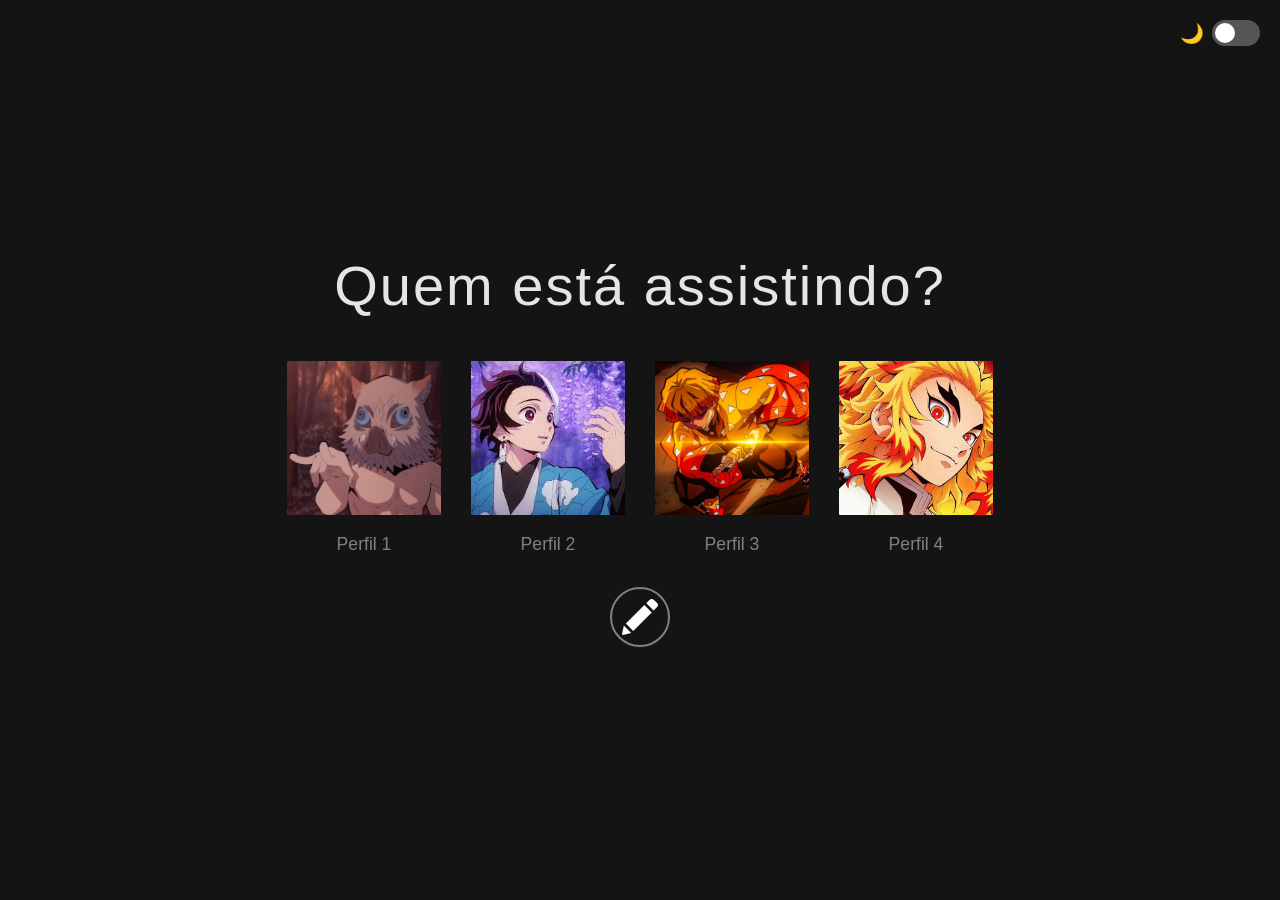
==== index.html @ 7ea631d3 "feat: projeto clone netflix concluido" ====
<!doctype html>
<html lang="pt-br">
  <head>
    <meta charset="UTF-8" />
    <meta name="viewport" content="width=device-width, initial-scale=1.0" />
    <link rel="stylesheet" href="index.css" />
    <title>Netflix</title>
  </head>
  <body>
    <main>
      <button id="theme-toggle" type="button" aria-label="Alternar tema">
        <span class="toggle-icon">🌙</span>
        <div class="toggle-track">
          <div class="toggle-thumb"></div>
        </div>
      </button>
      <h1>Quem está assistindo?</h1>

      <section aria-label="Seleção de perfis">
        <ul class="profiles">
          <li class="profile">
            <button class="profile-select" type="button">
              <figure>
                <img src="assets/perfil-1.jpg" alt="Avatar do Perfil 1" />
                <figcaption>Perfil 1</figcaption>
              </figure>
            </button>
            <div class="edit-icon" aria-label="Editar perfil">
              <img src="assets/icon.svg" alt="Editar perfil" />
            </div>
          </li>
          <li class="profile">
            <button class="profile-select" type="button">
              <figure>
                <img src="assets/perfil-2.jpg" alt="Avatar do Perfil 2" />
                <figcaption>Perfil 2</figcaption>
              </figure>
            </button>
            <div class="edit-icon" aria-label="Editar perfil">
              <img src="assets/icon.svg" alt="Editar perfil" />
            </div>
          </li>
          <li class="profile">
            <button class="profile-select" type="button">
              <figure>
                <img src="assets/perfil-3.jpg" alt="Avatar do Perfil 3" />
                <figcaption>Perfil 3</figcaption>
              </figure>
            </button>
            <div class="edit-icon" aria-label="Editar perfil">
              <img src="assets/icon.svg" alt="Editar perfil" />
            </div>
          </li>
          <li class="profile">
            <button class="profile-select" type="button">
              <figure>
                <img src="assets/perfil-4.jpg" alt="Avatar do Perfil 4" />
                <figcaption>Perfil 4</figcaption>
              </figure>
            </button>
            <div class="edit-icon" aria-label="Editar perfil">
              <img src="assets/icon.svg" alt="Editar perfil" />
            </div>
          </li>
        </ul>
        <button
          id="edit-btn"
          type="button"
          class="edit-button"
          aria-label="Editar perfis"
        >
          <img src="assets/icon.svg" alt="Editar perfis" />
        </button>
      </section>

      <!-- Overlay e Modal de Edição -->
      <div id="overlay" class="overlay hidden"></div>
      <div id="edit-modal" class="edit-modal hidden">
        <div class="edit-modal-content">
          <h2>Editar Perfil</h2>
          <form id="edit-form">
            <div class="form-group">
              <label for="profile-name">Nome do Perfil:</label>
              <input
                type="text"
                id="profile-name"
                placeholder="Digite o nome do perfil"
              />
            </div>

            <div class="form-group">
              <label for="profile-image">Imagem do Perfil:</label>
              <div class="image-upload">
                <img id="profile-preview" src="" alt="Pré-visualização" />
                <input type="file" id="profile-image" accept="image/*" />
                <label for="profile-image" class="file-label"
                  >Selecionar Imagem</label
                >
              </div>
            </div>

            <div class="form-buttons">
              <button type="submit" class="btn-save">Salvar</button>
              <button type="button" class="btn-cancel" id="cancel-edit">
                Cancelar
              </button>
            </div>
          </form>
        </div>
      </div>
    </main>
    <script src="index.js"></script>
  </body>
</html>
---- index.css ----
/* ===== RESET E BASE ===== */

* {
  margin: 0;
  padding: 0;
  box-sizing: border-box;
}

body {
  background-color: #141414;
  font-family: "Netflix Sans", "Helvetica Neue", Arial, sans-serif;
  color: #ffffff;
  min-height: 100vh;
  transition:
    background-color 0.4s ease,
    color 0.4s ease;
}

/* ===== LAYOUT PRINCIPAL ===== */

main {
  display: flex;
  flex-direction: column;
  align-items: center;
  justify-content: center;
  min-height: 100vh;
  gap: 40px;
}

/* ===== TÍTULO ===== */

h1 {
  font-size: 3.5rem;
  font-weight: 400;
  letter-spacing: 2px;
  color: #e5e5e5;
  transition: color 0.4s ease;
}

/* ===== LISTA DE PERFIS ===== */

.profiles {
  display: flex;
  gap: 24px;
  list-style: none;
  flex-wrap: wrap;
  justify-content: center;
}

/* ===== ITEM DO PERFIL ===== */

.profile {
  display: flex;
  align-items: center;
  justify-content: center;
}

/* ===== BOTÃO DO PERFIL ===== */

.profile-select {
  background: none;
  border: none;
  cursor: pointer;
  padding: 0;
  display: flex;
  flex-direction: column;
  align-items: center;
  gap: 16px;
  transition: transform 0.2s ease;
}

.profile-select:hover {
  transform: scale(1.08);
}

/* ===== FIGURE ===== */

.profile figure {
  display: flex;
  flex-direction: column;
  align-items: center;
  gap: 16px;
}

/* ===== IMAGEM DO PERFIL ===== */

.profile img {
  width: 160px;
  height: 160px;
  object-fit: cover;
  border-radius: 4px;
  border: 3px solid transparent;
  transition: border-color 0.2s ease;
}

.profile-select:hover img {
  border-color: #ffffff;
}

.profile,
.profile-select {
  cursor: pointer;
}

/* ===== NOME DO PERFIL ===== */

.profile figcaption {
  font-size: 1.1rem;
  color: #808080;
  transition:
    color 0.2s ease,
    color 0.4s ease;
}

.profile-select:hover figcaption {
  color: #e5e5e5;
}

/* ===== BOTÃO DE TEMA ===== */

/* ===== BOTÃO DE TEMA ===== */

#theme-toggle {
  position: fixed;
  top: 20px;
  right: 20px;
  background: none;
  border: none;
  outline: none;
  cursor: pointer;
  display: flex;
  align-items: center;
  gap: 8px;
}

.toggle-icon {
  font-size: 1.2rem;
}

.toggle-track {
  width: 48px;
  height: 26px;
  background-color: #555;
  border-radius: 999px;
  position: relative;
  transition: background-color 0.4s ease;
}

.toggle-thumb {
  width: 20px;
  height: 20px;
  background-color: #ffffff;
  border-radius: 50%;
  position: absolute;
  top: 3px;
  left: 3px;
  transition: left 0.3s ease;
}

body.light .toggle-track {
  background-color: #e50914;
}

body.light .toggle-thumb {
  left: 25px;
}

/* ===== LIGHT MODE ===== */

body.light {
  background-color: #ffffff;
  color: #000000;
}

body.light h1 {
  color: #000000;
}

body.light .profile figcaption {
  color: #333333;
}

body.light .profile button:hover figcaption {
  color: #000000;
}

body.light .profile button:hover img {
  border-color: #000000;
}

/* ===== RESPONSIVIDADE ===== */

/* Tablet */
@media (max-width: 900px) {
  h1 {
    font-size: 2.8rem;
  }

  .profile img {
    width: 130px;
    height: 130px;
  }
}

/* Mobile */
@media (max-width: 600px) {
  main {
    padding: 20px;
    width: 100%;
  }

  h1 {
    font-size: 2rem;
    text-align: center;
    width: 100%;
  }

  .profiles {
    display: grid;
    grid-template-columns: repeat(2, 1fr);
    gap: 16px;
  }

  .profile img {
    width: 110px;
    height: 110px;
  }
}

/* ===== BOTÃO DE EDIÇÃO (EDIT BUTTON) ===== */

.edit-button {
  margin: 32px auto 0;
  padding: 12px 24px;
  background-color: transparent;
  border: 2px solid #808080;
  color: #ffffff;
  font-size: 1.5rem;
  border-radius: 50%;
  width: 60px;
  height: 60px;
  display: flex;
  align-items: center;
  justify-content: center;
  cursor: pointer;
  transition: all 0.3s ease;
  animation: slideUp 0.4s ease;
}

.edit-button:hover {
  border-color: #e5e5e5;
  transform: scale(1.1);
}

@keyframes slideUp {
  from {
    opacity: 0;
    transform: translateY(20px);
  }
  to {
    opacity: 1;
    transform: translateY(0);
  }
}

/* ===== ÍCONE DE EDIÇÃO (EDIT ICON) ===== */

.profile {
  position: relative;
}

.edit-icon {
  position: absolute;
  inset: 0;
  display: flex;
  align-items: center;
  justify-content: center;
  font-size: 3rem;
  opacity: 0;
  transition:
    opacity 0.2s ease,
    background-color 0.2s ease;
  background-color: rgba(0, 0, 0, 0.65);
  border-radius: 4px;
  cursor: pointer;
  pointer-events: none;
  z-index: 2;
}

.profile.edit-mode .edit-icon {
  opacity: 1;
  pointer-events: auto;
}

.edit-icon:hover {
  background-color: rgba(0, 0, 0, 0.85);
}

.edit-icon img,
.edit-button img {
  width: 36px;
  height: 36px;
  display: block;
  object-fit: contain;
  pointer-events: none;
  filter: invert(1); /* Branco no tema escuro */
}

body.light .edit-icon img,
body.light .edit-button img {
  filter: invert(0); /* Preto no tema claro */
}

/* ===== OVERLAY ===== */

.overlay {
  position: fixed;
  top: 0;
  left: 0;
  right: 0;
  bottom: 0;
  background-color: rgba(0, 0, 0, 0.6);
  z-index: 1; /* Mantém o overlay atrás do ícone de edição */
  transition: opacity 0.3s ease;
}

.profile .edit-icon,
.profile.edit-mode .edit-icon {
  z-index: 2;
  cursor: pointer;
}

.overlay.hidden {
  opacity: 0;
  pointer-events: none;
}

/* ===== MODAL DE EDIÇÃO ===== */

.edit-modal {
  position: fixed;
  top: 50%;
  left: 50%;
  transform: translate(-50%, -50%);
  background-color: #222222;
  border: 1px solid #404040;
  border-radius: 8px;
  padding: 40px;
  z-index: 1000;
  max-width: 500px;
  width: 90%;
  box-shadow: 0 10px 40px rgba(0, 0, 0, 0.8);
  transition: all 0.3s ease;
}

.edit-modal.hidden {
  opacity: 0;
  pointer-events: none;
  transform: translate(-50%, -50%) scale(0.8);
}

.edit-modal h2 {
  margin-bottom: 24px;
  font-size: 1.8rem;
  color: #e5e5e5;
}

/* ===== FORM GROUP ===== */

.form-group {
  margin-bottom: 20px;
  display: flex;
  flex-direction: column;
  gap: 8px;
}

.form-group label {
  font-size: 0.95rem;
  color: #a0a0a0;
  font-weight: 500;
}

.form-group input[type="text"] {
  padding: 12px;
  background-color: #333333;
  border: 1px solid #404040;
  border-radius: 4px;
  color: #ffffff;
  font-size: 1rem;
  transition: border-color 0.3s ease;
}

.form-group input[type="text"]:focus {
  outline: none;
  border-color: #e50914;
}

/* ===== IMAGE UPLOAD ===== */

.image-upload {
  display: flex;
  flex-direction: column;
  gap: 12px;
  align-items: center;
}

#profile-preview {
  width: 140px;
  height: 140px;
  object-fit: cover;
  border-radius: 4px;
  border: 2px solid #404040;
  background-color: #333333;
}

#profile-image {
  display: none;
}

.file-label {
  padding: 10px 20px;
  background-color: #404040;
  border: 1px solid #505050;
  border-radius: 4px;
  cursor: pointer;
  color: #ffffff;
  text-align: center;
  font-size: 0.95rem;
  transition: all 0.3s ease;
}

.file-label:hover {
  background-color: #505050;
  border-color: #e50914;
}

/* ===== FORM BUTTONS ===== */

.form-buttons {
  display: flex;
  gap: 12px;
  margin-top: 24px;
}

.btn-save,
.btn-cancel {
  flex: 1;
  padding: 12px 20px;
  border: none;
  border-radius: 4px;
  font-size: 1rem;
  font-weight: 600;
  cursor: pointer;
  transition: all 0.3s ease;
}

.btn-save {
  background-color: #e50914;
  color: #ffffff;
}

.btn-save:hover {
  background-color: #f20916;
}

.btn-cancel {
  background-color: #404040;
  color: #ffffff;
}

.btn-cancel:hover {
  background-color: #505050;
}

/* ===== LIGHT MODE - EDIÇÃO ===== */

body.light .edit-button {
  border-color: #666666;
}

body.light .edit-button:hover {
  border-color: #000000;
}

body.light .edit-modal {
  background-color: #f0f0f0;
  border-color: #e0e0e0;
}

body.light .edit-modal h2 {
  color: #000000;
}

body.light .form-group label {
  color: #555555;
}

body.light .form-group input[type="text"] {
  background-color: #ffffff;
  border-color: #e0e0e0;
  color: #000000;
}

body.light .form-group input[type="text"]:focus {
  border-color: #e50914;
}

body.light #profile-preview {
  border-color: #e0e0e0;
  background-color: #f9f9f9;
}

body.light .file-label {
  background-color: #e0e0e0;
  border-color: #d0d0d0;
  color: #000000;
}

body.light .file-label:hover {
  background-color: #d0d0d0;
}

body.light .btn-cancel {
  background-color: #e0e0e0;
  color: #000000;
}

body.light .btn-cancel:hover {
  background-color: #d0d0d0;
}
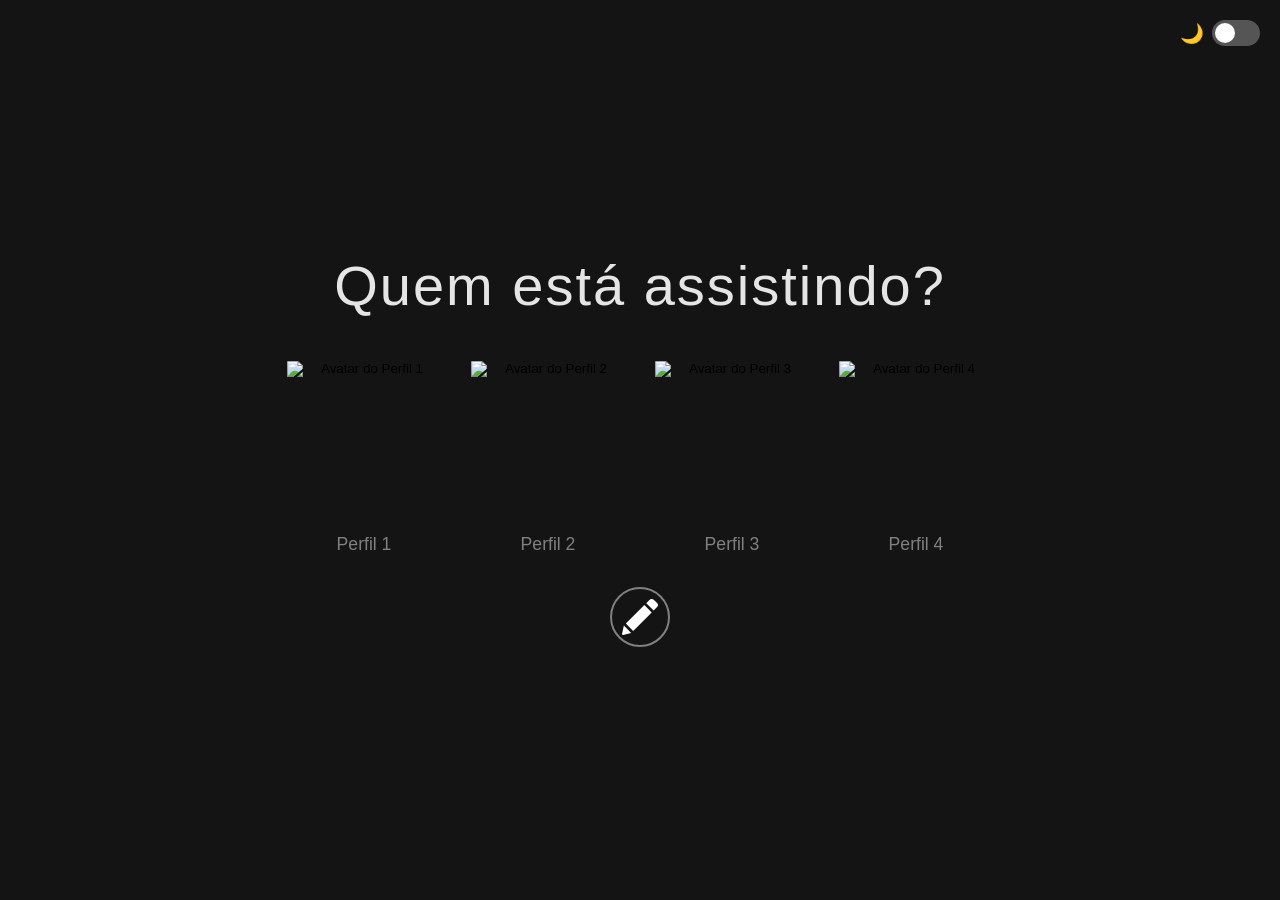
==== commit 6f4900bd: "feat: pequenas correcoes" ====
--- a/index.html
+++ b/index.html
@@ -21,7 +21,7 @@
           <li class="profile">
             <button class="profile-select" type="button">
               <figure>
-                <img src="assets/perfil-1.jpg" alt="Avatar do Perfil 1" />
+                <img src="https://upload.wikimedia.org/wikipedia/commons/0/0b/Netflix-avatar.png" alt="Avatar do Perfil 1" />
                 <figcaption>Perfil 1</figcaption>
               </figure>
             </button>
@@ -32,7 +32,7 @@
           <li class="profile">
             <button class="profile-select" type="button">
               <figure>
-                <img src="assets/perfil-2.jpg" alt="Avatar do Perfil 2" />
+                <img src="https://upload.wikimedia.org/wikipedia/commons/0/0b/Netflix-avatar.png" alt="Avatar do Perfil 2" />
                 <figcaption>Perfil 2</figcaption>
               </figure>
             </button>
@@ -43,7 +43,7 @@
           <li class="profile">
             <button class="profile-select" type="button">
               <figure>
-                <img src="assets/perfil-3.jpg" alt="Avatar do Perfil 3" />
+                <img src="https://upload.wikimedia.org/wikipedia/commons/0/0b/Netflix-avatar.png" alt="Avatar do Perfil 3" />
                 <figcaption>Perfil 3</figcaption>
               </figure>
             </button>
@@ -54,7 +54,7 @@
           <li class="profile">
             <button class="profile-select" type="button">
               <figure>
-                <img src="assets/perfil-4.jpg" alt="Avatar do Perfil 4" />
+                <img src="https://upload.wikimedia.org/wikipedia/commons/0/0b/Netflix-avatar.png" alt="Avatar do Perfil 4" />
                 <figcaption>Perfil 4</figcaption>
               </figure>
             </button>
